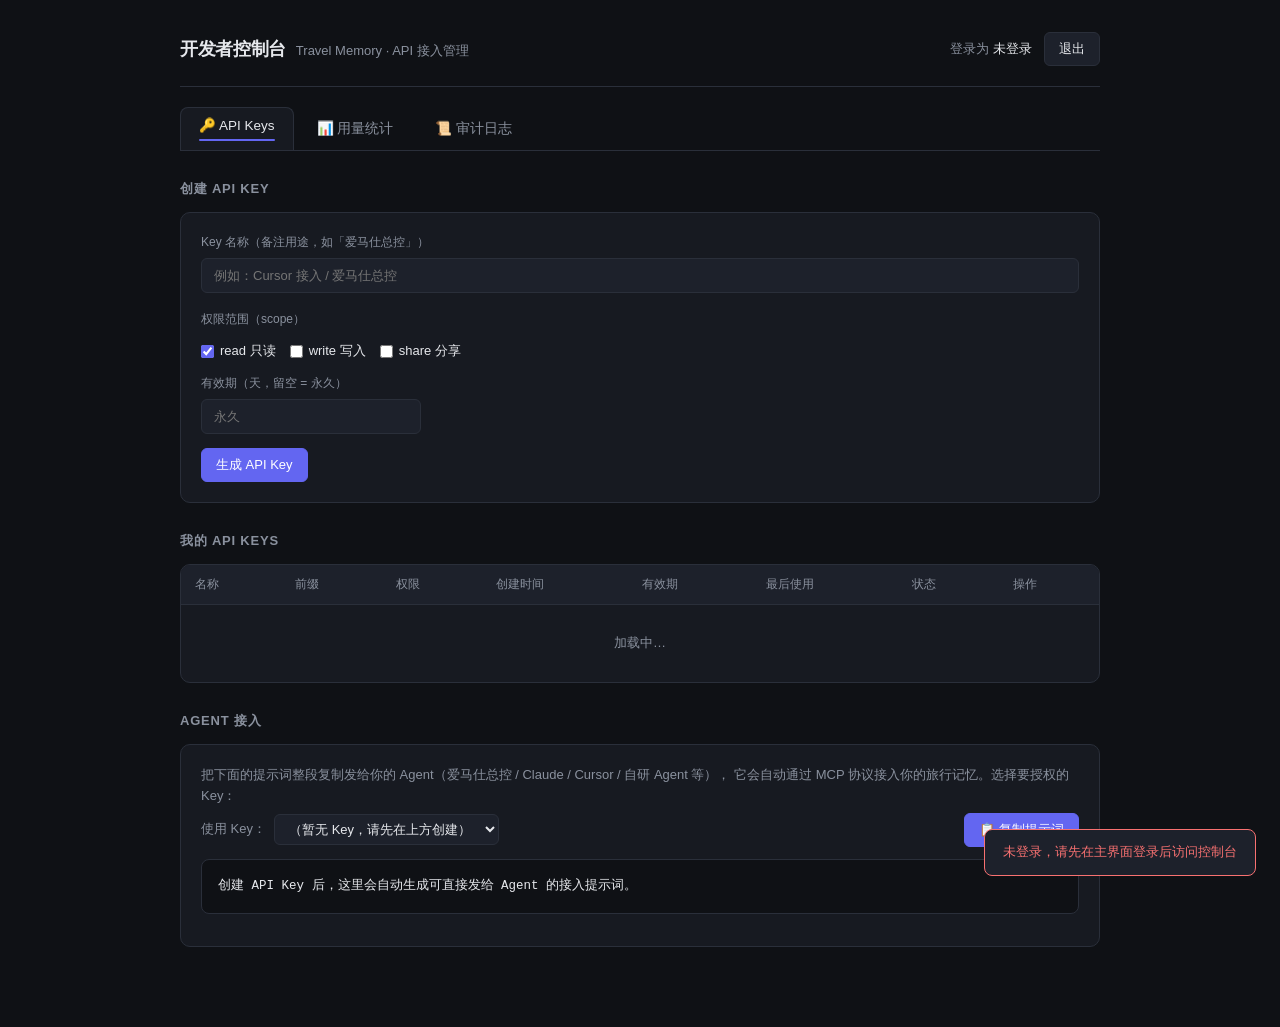
==== static/console.html @ b27f1448 "fix(console): 去掉「write 已包含 read」那行提示 这是常识，不用说；而且那行字一出一进会让创建弹窗的高度跳一下。勾选框自己变成 「已选中 + 不可点」，规则已经摆在那儿了。  " ====
<!DOCTYPE html>
<html lang="zh-CN">
<head>
<meta charset="UTF-8">
<meta name="viewport" content="width=device-width, initial-scale=1.0">
<title>开发者控制台 · Travel Memory</title>
<style>
  :root {
    --bg: #0f1115;
    --panel: #171a21;
    --panel2: #1d212b;
    --border: #2a2f3a;
    --text: #e6e8ec;
    --muted: #8a919e;
    --accent: #6366f1;
    --accent2: #818cf8;
    --green: #34d399;
    --red: #f87171;
    --amber: #fbbf24;
    --mono: "SFMono-Regular", "JetBrains Mono", "Consolas", monospace;
  }
  * { box-sizing: border-box; margin: 0; padding: 0; }
  body {
    background: var(--bg);
    color: var(--text);
    font-family: -apple-system, BlinkMacSystemFont, "Segoe UI", Roboto, "PingFang SC", "Microsoft YaHei", sans-serif;
    font-size: 14px;
    line-height: 1.6;
    -webkit-font-smoothing: antialiased;
  }
  .wrap { max-width: 960px; margin: 0 auto; padding: 32px 20px 80px; }

  header { display: flex; align-items: center; justify-content: space-between; padding-bottom: 20px; border-bottom: 1px solid var(--border); }
  header .brand { display: flex; align-items: baseline; gap: 10px; }
  header .brand h1 { font-size: 18px; font-weight: 600; letter-spacing: -0.02em; }
  header .brand span { color: var(--muted); font-size: 13px; }
  header .user { display: flex; align-items: center; gap: 12px; color: var(--muted); font-size: 13px; }
  header .user b { color: var(--text); font-weight: 500; }

  /* Tab 导航 */
  .tabs { display: flex; gap: 4px; margin-top: 20px; border-bottom: 1px solid var(--border); }
  .tab {
    padding: 9px 18px; border: 1px solid transparent; border-bottom: none;
    border-radius: 8px 8px 0 0; color: var(--muted); font-size: 13.5px; cursor: pointer;
    background: transparent; transition: all .15s;
  }
  .tab:hover { color: var(--text); }
  .tab.active { color: var(--text); background: var(--panel); border-color: var(--border); font-weight: 500; }
  .tab.active::after { content: ''; display: block; height: 2px; background: var(--accent); border-radius: 2px; margin-top: 6px; }

  .page { display: none; }
  .page.active { display: block; }

  section { margin-top: 28px; }
  section > h2 {
    font-size: 13px; font-weight: 600; text-transform: uppercase; letter-spacing: .06em;
    color: var(--muted); margin-bottom: 12px;
  }
  .card { background: var(--panel); border: 1px solid var(--border); border-radius: 10px; overflow: hidden; }
  .card.pad { padding: 20px; }

  table { width: 100%; border-collapse: collapse; }
  th, td { text-align: left; padding: 10px 14px; border-bottom: 1px solid var(--border); font-size: 13px; }
  th { color: var(--muted); font-weight: 500; font-size: 12px; background: var(--panel2); }
  tr:last-child td { border-bottom: none; }
  .mono { font-family: var(--mono); font-size: 12.5px; }
  .muted { color: var(--muted); }

  .btn {
    display: inline-flex; align-items: center; gap: 6px;
    padding: 7px 14px; border-radius: 6px; border: 1px solid var(--border);
    background: var(--panel2); color: var(--text); font-size: 13px; cursor: pointer;
    transition: all .15s;
  }
  .btn:hover { border-color: var(--accent); }
  .btn.primary { background: var(--accent); border-color: var(--accent); color: #fff; }
  .btn.primary:hover { background: var(--accent2); }
  .btn.danger { color: var(--red); }
  .btn.danger:hover { border-color: var(--red); background: rgba(248,113,113,.08); }
  .btn.small { padding: 4px 10px; font-size: 12px; }
  .btn:disabled { opacity: .5; cursor: not-allowed; }

  .tag { display: inline-block; padding: 2px 8px; border-radius: 4px; font-size: 11.5px; font-weight: 500; }
  .tag.read { background: rgba(99,102,241,.15); color: var(--accent2); }
  .tag.write { background: rgba(251,191,36,.15); color: var(--amber); }
  .tag.share { background: rgba(52,211,153,.15); color: var(--green); }
  .tag.admin { background: rgba(248,113,113,.15); color: var(--red); }
  .tag.revoked { background: rgba(138,145,158,.15); color: var(--muted); text-decoration: line-through; }
  .tag.expired { background: rgba(138,145,158,.15); color: var(--muted); }

  .scope-row { display: flex; flex-wrap: wrap; gap: 14px; margin: 12px 0; }
  .scope-row label { display: flex; align-items: center; gap: 6px; cursor: pointer; font-size: 13px; }
  .scope-row input { accent-color: var(--accent); }
  .field { display: flex; flex-direction: column; gap: 6px; margin-bottom: 14px; }
  .field label { font-size: 12px; color: var(--muted); }
  .field input, .field select {
    background: var(--panel2); border: 1px solid var(--border); border-radius: 6px;
    padding: 9px 12px; color: var(--text); font-size: 13px; outline: none;
  }
  .field input:focus { border-color: var(--accent); }

  /* 提示词区块 */
  .prompt-box {
    background: var(--bg); border: 1px solid var(--border); border-radius: 8px;
    padding: 16px; font-family: var(--mono); font-size: 12.5px; line-height: 1.75;
    white-space: pre-wrap; word-break: break-all; color: var(--text); margin: 12px 0;
    max-height: 320px; overflow-y: auto;
  }
  .prompt-head { display: flex; align-items: center; justify-content: space-between; gap: 10px; flex-wrap: wrap; }
  .prompt-head .sel { display: flex; align-items: center; gap: 8px; font-size: 13px; color: var(--muted); }
  .prompt-head select { background: var(--panel2); border: 1px solid var(--border); border-radius: 6px; padding: 6px 10px; color: var(--text); font-size: 13px; outline: none; }

  .modal {
    position: fixed; inset: 0; background: rgba(0,0,0,.6); display: none;
    align-items: center; justify-content: center; z-index: 100;
  }
  .modal.show { display: flex; }
  .modal .box { background: var(--panel); border: 1px solid var(--border); border-radius: 12px; padding: 24px; max-width: 560px; width: 92%; max-height: 88vh; overflow-y: auto; }
  .modal h3 { font-size: 15px; margin-bottom: 6px; }
  .modal .warn { color: var(--amber); font-size: 13px; margin-bottom: 14px; }
  .modal .keybox { background: var(--bg); border: 1px solid var(--border); border-radius: 6px; padding: 12px; font-family: var(--mono); font-size: 13px; word-break: break-all; margin-bottom: 16px; }
  .modal .actions { display: flex; gap: 10px; justify-content: flex-end; margin-top: 16px; flex-wrap: wrap; }

  .toast { position: fixed; bottom: 24px; right: 24px; background: var(--panel2); border: 1px solid var(--border); border-radius: 8px; padding: 12px 18px; font-size: 13px; display: none; z-index: 200; }
  .toast.show { display: block; }
  .toast.err { border-color: var(--red); color: var(--red); }
  .empty { color: var(--muted); text-align: center; padding: 28px; font-size: 13px; }

  /* ---------- 卡片式列表（手机端替代表格） ----------
     表格在 375px 宽的屏幕上是没法看的：7 列挤在一起，要么横向滚动要么字小到看不清。
     所以同一份数据渲染两遍 —— 宽屏走 <table>，窄屏走这里的 .item 卡片，
     由下面的 media query 决定显示哪一份。 */
  .cards { display: none; }
  .item { padding: 13px 14px; border-bottom: 1px solid var(--border); }
  .item:last-child { border-bottom: none; }
  .item .r1 { display: flex; align-items: flex-start; justify-content: space-between; gap: 10px; }
  .item .t { font-size: 14px; font-weight: 500; overflow-wrap: anywhere; }
  .item .t.mono { font-size: 13px; }
  .item .tags { margin-top: 7px; display: flex; flex-wrap: wrap; gap: 5px; align-items: center; }
  .item .meta { color: var(--muted); font-size: 12px; margin-top: 7px; line-height: 1.55; overflow-wrap: anywhere; }
  .item .acts { margin-top: 10px; display: flex; gap: 8px; }
  .item .kv { display: flex; gap: 22px; margin-top: 10px; }
  .item .kv > div { font-size: 11.5px; color: var(--muted); }
  .item .kv b { display: block; font-size: 18px; color: var(--text); font-weight: 600;
                font-variant-numeric: tabular-nums; line-height: 1.3; }

  /* 日志/统计的 Key 筛选条 */
  .filterbar { display: flex; align-items: center; gap: 8px; margin-bottom: 10px; flex-wrap: wrap; }
  .filterbar span { font-size: 12px; color: var(--muted); }
  .filterbar select {
    flex: 1; min-width: 150px; background: var(--panel2); border: 1px solid var(--border);
    border-radius: 6px; padding: 7px 10px; color: var(--text); font-size: 13px; outline: none;
  }

  /* 只在手机端出现的元素（宽屏保持原样，一点不动） */
  .mobile-only { display: none; }

  /* ---------- 底部常驻 Tab（仅手机端） ---------- */
  .tabbar { display: none; }

  @media (max-width: 720px) {
    .wrap { padding: 16px 12px 84px; }        /* 底部留出 tabbar 的高度 */
    header { flex-direction: column; align-items: flex-start; gap: 10px; padding-bottom: 14px; }
    header .user { width: 100%; justify-content: space-between; }
    .tabs { display: none; }                  /* 顶部 tab 让位给底部常驻 tab */
    table { display: none; }
    .cards { display: block; }
    .mobile-only { display: inline-flex; }
    #create-host { display: none; }           /* 表单搬进弹窗，首屏只留一个按钮 */
    #sec-prompt { display: none; }            /* 提示词改从每个 Key 卡片弹出 */
    #btn-open-create { width: 100%; justify-content: center; padding: 11px; }
    section { margin-top: 20px; }
    .card.pad { padding: 14px; }
    .field input, .field select { font-size: 16px; }  /* < 16px 时 iOS 会自动放大整页 */
    .scope-row { gap: 10px 16px; }
    .prompt-box { font-size: 12px; max-height: 260px; }
    .prompt-head { align-items: stretch; flex-direction: column; gap: 8px; }
    .prompt-head .sel { flex-direction: column; align-items: stretch; gap: 6px; }
    .prompt-head select { width: 100%; font-size: 16px; }
    .toast { left: 12px; right: 12px; bottom: 76px; text-align: center; }
    .modal .box { padding: 18px; }
    .tabbar {
      display: flex; position: fixed; left: 0; right: 0; bottom: 0; z-index: 60;
      background: var(--panel); border-top: 1px solid var(--border);
      padding-bottom: env(safe-area-inset-bottom);
    }
    .tabbar button {
      flex: 1; background: none; border: none; color: var(--muted); cursor: pointer;
      padding: 8px 0 7px; font-size: 11px; line-height: 1.3;
      display: flex; flex-direction: column; align-items: center; gap: 3px;
    }
    .tabbar button em { font-style: normal; font-size: 19px; line-height: 1; }
    .tabbar button.active { color: var(--accent2); }
  }
</style>
</head>
<body>
<div class="wrap">
  <header>
    <div class="brand">
      <h1>开发者控制台</h1>
      <span>Travel Memory · API 接入管理</span>
    </div>
    <div class="user">
      <span>登录为 <b id="who">…</b></span>
      <button class="btn" onclick="logout()">退出</button>
    </div>
  </header>

  <nav class="tabs">
    <button class="tab active" data-page="keys" onclick="switchTab('keys')">🔑 API Keys</button>
    <button class="tab" data-page="usage" onclick="switchTab('usage')">📊 用量统计</button>
    <button class="tab" data-page="audit" onclick="switchTab('audit')">📜 审计日志</button>
  </nav>

  <!-- ============ 页 1：API Keys（Key 管理 + Agent 接入） ============ -->
  <div class="page active" id="page-keys">

    <!-- Key 生成与管理放在接入方式之前：先有 Key，才能生成提示词 -->
    <section>
      <h2>创建 API Key</h2>
      <!-- 手机端首屏不摆这一整块表单，只留一个按钮；点了才把 #create-fields
           搬进弹窗（DOM 只有一份，勾选联动和读值逻辑不用分两套） -->
      <button class="btn primary mobile-only" id="btn-open-create" onclick="openCreateModal()">＋ 生成 API Key</button>
      <div class="card pad" id="create-host">
       <div id="create-fields">
        <div class="field">
          <label>Key 名称（备注用途，如「爱马仕总控」）</label>
          <input id="key-name" type="text" placeholder="例如：Cursor 接入 / 爱马仕总控">
        </div>
        <label style="font-size:12px;color:var(--muted)">权限范围（scope）</label>
        <div class="scope-row">
          <label><input type="checkbox" id="sc-read" checked onchange="syncScopes()"> read 只读</label>
          <label><input type="checkbox" id="sc-write" onchange="syncScopes()"> write 写入</label>
          <label><input type="checkbox" id="sc-share"> share 分享</label>
          <label id="sc-admin-wrap" style="display:none"><input type="checkbox" id="sc-admin"> admin 管理员</label>
        </div>
        <div class="field" style="max-width:220px">
          <label>有效期（天，留空 = 永久）</label>
          <input id="key-expire" type="number" min="1" placeholder="永久">
        </div>
        <button class="btn primary" id="btn-create" onclick="createKey()">生成 API Key</button>
       </div>
      </div>
    </section>

    <section>
      <h2>我的 API Keys</h2>
      <div class="card">
        <table>
          <thead><tr><th>名称</th><th>前缀</th><th>权限</th><th>创建时间</th><th>有效期</th><th>最后使用</th><th>状态</th><th>操作</th></tr></thead>
          <tbody id="keys-body"><tr><td colspan="8" class="empty">加载中…</td></tr></tbody>
        </table>
        <div class="cards" id="keys-cards"><div class="empty">加载中…</div></div>
      </div>
    </section>

    <!-- 接入方式：只保留 Agent 接入一种，下面直接是发给 agent 的提示词（自动拼入所选 Key）。
         手机端整段不显示 —— 提示词改成从每个 Key 卡片上的「Agent 接入」按钮弹出，
         省得在首屏摆一个跟下拉框绑定的大文本块。 -->
    <section id="sec-prompt">
      <h2>Agent 接入</h2>
      <div class="card pad">
        <p class="muted" style="font-size:13px;margin-bottom:6px">
          把下面的提示词整段复制发给你的 Agent（爱马仕总控 / Claude / Cursor / 自研 Agent 等），
          它会自动通过 MCP 协议接入你的旅行记忆。选择要授权的 Key：
        </p>
        <div class="prompt-head">
          <div class="sel">
            <span>使用 Key：</span>
            <select id="prompt-key" onchange="updatePrompt()">
              <option value="">（暂无 Key，请先在上方创建）</option>
            </select>
          </div>
          <button class="btn primary" id="btn-copy-prompt" onclick="copyPrompt()">📋 复制提示词</button>
        </div>
        <div class="prompt-box" id="prompt-box">创建 API Key 后，这里会自动生成可直接发给 Agent 的接入提示词。</div>
      </div>
    </section>
  </div>

  <!-- ============ 页 2：用量统计 ============ -->
  <div class="page" id="page-usage">
    <section>
      <h2>用量统计</h2>
      <div class="card">
        <!-- Token 消耗这一列去掉了：这些接口绝大多数是纯 SQL 查询，tokens_used 恒为 0，
             一整列零对读的人没有任何信息量，在手机上还白占一份宽度。 -->
        <table>
          <thead><tr><th>Key</th><th>调用次数</th><th>成功</th><th>最后使用</th></tr></thead>
          <tbody id="usage-body"><tr><td colspan="4" class="empty">加载中…</td></tr></tbody>
        </table>
        <div class="cards" id="usage-cards"><div class="empty">加载中…</div></div>
      </div>
    </section>
  </div>

  <!-- ============ 页 3：审计日志 ============ -->
  <div class="page" id="page-audit">
    <section>
      <h2>审计日志</h2>
      <div class="filterbar">
        <span>筛选 Key：</span>
        <select id="audit-key" onchange="loadAudit()">
          <option value="0">全部</option>
        </select>
      </div>
      <div class="card">
        <table>
          <thead><tr><th>时间</th><th>来源 IP</th><th>Key</th><th>动作</th><th>scope</th><th>状态</th><th>详情</th></tr></thead>
          <tbody id="audit-body"><tr><td colspan="7" class="empty">加载中…</td></tr></tbody>
        </table>
        <div class="cards" id="audit-cards"><div class="empty">加载中…</div></div>
      </div>
    </section>
  </div>
</div>

<!-- 创建弹窗：手机端点「＋ 生成 API Key」后，#create-fields 会被搬进 #create-slot -->
<div class="modal" id="create-modal">
  <div class="box">
    <h3>生成 API Key</h3>
    <div id="create-slot"></div>
    <div class="actions">
      <button class="btn" onclick="closeCreateModal()">取消</button>
    </div>
  </div>
</div>

<!-- 某个 Key 的 Agent 接入提示词 -->
<div class="modal" id="prompt-modal">
  <div class="box">
    <h3>Agent 接入</h3>
    <p class="muted" style="font-size:12.5px;margin-bottom:8px" id="prompt-modal-sub"></p>
    <div class="prompt-box" id="prompt-modal-box"></div>
    <div class="actions">
      <button class="btn primary" onclick="copyPromptModalBox()">📋 复制提示词</button>
      <button class="btn" onclick="closePromptModal()">关闭</button>
    </div>
  </div>
</div>

<!-- 底部常驻 Tab：只在手机端显示（宽屏走顶部 .tabs） -->
<nav class="tabbar">
  <button data-page="keys" class="active" onclick="switchTab('keys')"><em>🔑</em>API Keys</button>
  <button data-page="usage" onclick="switchTab('usage')"><em>📊</em>统计</button>
  <button data-page="audit" onclick="switchTab('audit')"><em>📜</em>日志</button>
</nav>

<!-- 生成 key 结果弹窗：raw key + 自动拼好的提示词 -->
<div class="modal" id="key-modal">
  <div class="box">
    <h3>API Key 已生成</h3>
    <p class="warn">⚠️ 完整 Key 仅显示这一次，关闭后无法再次查看。请立即复制保存。</p>
    <div class="keybox" id="key-full"></div>
    <p style="font-size:12px;color:var(--muted);margin-bottom:6px">发给 Agent 的接入提示词（已自动拼入 Key）：</p>
    <div class="prompt-box" id="key-modal-prompt" style="max-height:200px"></div>
    <div class="actions">
      <button class="btn" onclick="copyKey()">复制 Key</button>
      <button class="btn" onclick="copyPromptModal()">复制提示词</button>
      <button class="btn primary" onclick="closeModal()">我已保存</button>
    </div>
  </div>
</div>

<!-- 查看某 Key 的提示词弹窗（预留） -->

<div class="toast" id="toast"></div>

<script>
const $ = id => document.getElementById(id);
let isAdmin = false;
let keysCache = [];
/* 刚创建的 key 的 raw 值（仅本次会话内存暂存，用于自动生成完整提示词，刷新即失） */
let pendingRaw = null;

function toast(msg, err) {
  const t = $('toast');
  t.textContent = msg;
  t.className = 'toast show' + (err ? ' err' : '');
  setTimeout(() => t.className = 'toast', 2600);
}

async function api(method, path, form) {
  const opts = { method, headers: {} };
  if (form) {
    opts.body = new URLSearchParams(form);
    opts.headers['Content-Type'] = 'application/x-www-form-urlencoded';
  }
  const r = await fetch(path, opts);
  const data = await r.json().catch(() => ({}));
  if (!r.ok) throw new Error(data.error || data.detail || ('HTTP ' + r.status));
  return data;
}

/* ---------- Tab 切换 ---------- */
function switchTab(name) {
  /* 顶部 .tab（宽屏）和底部 .tabbar button（手机）是同一套状态的两个视图，一起切 */
  document.querySelectorAll('.tab, .tabbar button')
    .forEach(t => t.classList.toggle('active', t.dataset.page === name));
  document.querySelectorAll('.page').forEach(p => p.classList.toggle('active', p.id === 'page-' + name));
  window.scrollTo(0, 0);
  if (name === 'usage') loadUsage();
  if (name === 'audit') loadAudit();
}

/* ---------- 提示词模板（唯一接入方式） ----------
   提示词必须跟着 Key 的 scope 走：给一个只读 Key 配一段「你可以创建/修改行程」的
   提示词，agent 会照着试，然后一路撞 403 —— 用户看到的是「这东西坏了」。 */
const CAPS = [
  ['read',  '查询我的行程、地点、照片视频清单'],
  ['read',  '读取行程记忆、语义检索，基于真实数据回答我的问题'],
  ['read',  '生成旅行内容（总结 / 路书 / 明信片 / 日记等）'],
  ['read',  '导出行程数据'],
  ['write', '创建 / 修改 / 删除我的行程和地点'],
  ['write', '上传行程照片视频'],
  ['share', '创建 / 撤销行程分享链接'],
  ['admin', '管理端接口（用户与 Key 管理）'],
];

function scopeSet(scope) {
  return new Set(String(scope || 'read').split(',').map(x => x.trim()).filter(Boolean));
}

const PROMPT_TEMPLATE = (key, scope, name) => {
  const has = scopeSet(scope);
  const caps = CAPS.filter(([need]) => has.has(need)).map(([, text]) => '- ' + text).join('\n');
  const limits = [];
  if (!has.has('write')) limits.push('• 没有 write 权限：不要尝试创建、修改或删除任何行程、地点或媒体，这类调用会被拒绝（403）。');
  if (!has.has('share')) limits.push('• 没有 share 权限：不要尝试创建或撤销分享链接。');
  const limitBlock = limits.length
    ? `\n\n【这个 Key 不能做什么】\n${limits.join('\n')}`
    : '';
  return `你可以通过标准 MCP 协议接入我的旅行记忆平台（Travel Memory），帮我管理旅行行程和回忆。

【接入信息】
• 端点：${location.origin}/mcp
• API Key：${key}
• 认证方式：请求头 Authorization: Bearer ${key}（或 URL 参数 ?api_key=${key}）
• 权限范围：${scope || 'read'}

【你的能力】
${caps || '- （该 Key 未授予任何可用能力）'}${limitBlock}

【使用步骤】
1. 接入后先调用 tools/list 查看全部可用工具
2. 按需调用工具${has.has('write') ? '读写' : '读取'}我的旅行数据
3. 回答我的问题时基于真实数据，不要编造`;
};

/* 真实提示词（含完整 key）。key 只在生成弹窗 / 创建后暂存期可见。 */
function buildPromptWithKey(keyObj) {
  if (!keyObj || !keyObj.raw) return '该 Key 的完整值已不可见（仅生成时显示一次）。请重新创建 Key。';
  return PROMPT_TEMPLATE(keyObj.raw, keyObj.scope || 'read', keyObj.name);
}
/* 预览版：有暂存 raw 就显示完整 key，否则显示前缀占位 */
function buildPromptPreview(keyObj) {
  if (!keyObj) return '创建 API Key 后，这里会自动生成可直接发给 Agent 的接入提示词。';
  if (pendingRaw && String(pendingRaw.id) === String(keyObj.id)) {
    return buildPromptWithKey({ ...keyObj, raw: pendingRaw.raw });
  }
  return PROMPT_TEMPLATE(keyObj.key_prefix + '…（完整 Key 仅生成时可见）',
                         keyObj.scope || 'read', keyObj.name);
}

/* ---------- 权限勾选联动 ----------
   write 默认蕴含 read：没有 read 的 write key 连自己刚写进去的东西都读不回来。
   所以勾了 write 就把 read 勾上并锁住，取消 write 再放开。

   刻意不配文字说明：这是常识，而且那行字一出一进会让弹窗高度跳一下。
   勾选框自己变成「已选中 + 不可点」已经把规则说清楚了。 */
function syncScopes() {
  const read = $('sc-read'), write = $('sc-write');
  if (write.checked) read.checked = true;
  read.disabled = write.checked;
}

/* ---------- 加载 ---------- */
async function load() {
  try {
    const me = await api('GET', '/api/console/me');
    isAdmin = !!me.is_admin;
    $('who').textContent = me.display_name || me.username;
    if (isAdmin) $('sc-admin-wrap').style.display = '';
  } catch (e) {
    $('who').textContent = '未登录';
    toast('未登录，请先在主界面登录后访问控制台', true);
    return;
  }
  await loadKeys();
}

async function loadKeys() {
  try {
    const { keys } = await api('GET', '/api/console/keys');
    keysCache = keys;
    const body = $('keys-body'), cards = $('keys-cards');
    if (!keys.length) {
      body.innerHTML = '<tr><td colspan="8" class="empty">还没有 API Key，上方生成第一个</td></tr>';
      cards.innerHTML = '<div class="empty">还没有 API Key，上方生成第一个</div>';
    } else {
      body.innerHTML = keys.map(k => `<tr>
          <td>${esc(k.name)}</td>
          <td class="mono muted">${esc(k.key_prefix)}…</td>
          <td>${scopeTags(k.scope, k.revoked)}</td>
          <td class="muted">${fmt(k.created_at)}</td>
          <td>${expiryText(k)}</td>
          <td class="muted">${k.last_used_at ? fmt(k.last_used_at) : '—'}</td>
          <td>${keyStatus(k)}</td>
          <td style="white-space:nowrap"><button class="btn small danger" onclick="deleteKey(${k.id})">删除</button></td>
        </tr>`).join('');
      cards.innerHTML = keys.map(k => `<div class="item">
          <div class="r1">
            <div class="t">${esc(k.name)}</div>
            ${keyStatus(k)}
          </div>
          <div class="meta mono">${esc(k.key_prefix)}…</div>
          <div class="tags">${scopeTags(k.scope, k.revoked)}</div>
          <div class="meta">有效期 ${expiryText(k)}</div>
          <div class="meta">创建 ${fmt(k.created_at)}　·　最后使用 ${k.last_used_at ? fmt(k.last_used_at) : '从未'}</div>
          <div class="acts">
            <button class="btn small" onclick="openPromptModal(${k.id})">Agent 接入</button>
            <button class="btn small danger" onclick="deleteKey(${k.id})">删除</button>
          </div>
        </div>`).join('');
    }
    refreshPromptSelector();
    refreshAuditSelector();
  } catch (e) { toast(e.message, true); }
}

/* Key 选择器：默认选第一个有效 key，优先选中刚创建的 key */
function refreshPromptSelector() {
  const sel = $('prompt-key');
  const valid = keysCache.filter(k => !k.revoked);
  const prev = sel.value;
  sel.innerHTML = valid.map(k =>
    `<option value="${k.id}">${esc(k.name)}（${esc(k.key_prefix)}… · ${esc(k.scope)}）</option>`
  ).join('');
  if (!valid.length) {
    sel.innerHTML = '<option value="">（暂无 Key，请先在上方创建）</option>';
  } else if (pendingRaw && valid.some(k => String(k.id) === String(pendingRaw.id))) {
    sel.value = String(pendingRaw.id);           // 刚创建的 key 优先选中
  } else if (valid.some(k => String(k.id) === prev)) {
    sel.value = prev;
  }
  updatePrompt();
}

function selectedKey() {
  const id = $('prompt-key').value;
  return keysCache.find(k => String(k.id) === String(id)) || null;
}

function updatePrompt() {
  $('prompt-box').textContent = buildPromptPreview(selectedKey());
}

function copyPrompt() {
  const k = selectedKey();
  if (!k) { toast('请先创建并选择 API Key', true); return; }
  if (pendingRaw && String(pendingRaw.id) === String(k.id)) {
    copyText(buildPromptWithKey({ ...k, raw: pendingRaw.raw }))
      .then(() => toast('提示词已复制，可直接发给 Agent'))
      .catch(() => toast('复制失败，请手动选择复制', true));
    return;
  }
  toast('该 Key 的完整值仅生成时可见，请重新创建 Key 后立即复制提示词', true);
}

/* ---------- 创建弹窗（手机端）----------
   表单 DOM 只有一份，在 #create-host 和弹窗之间搬来搬去。复制一份 DOM 的话
   就有两套同名 id，勾选联动和读值都得分叉，不值得。 */
function openCreateModal() {
  $('create-slot').appendChild($('create-fields'));
  $('create-modal').classList.add('show');
}
function closeCreateModal() {
  $('create-host').appendChild($('create-fields'));
  $('create-modal').classList.remove('show');
}
function createModalOpen() { return $('create-modal').classList.contains('show'); }

/* ---------- 某个 Key 的接入提示词弹窗 ---------- */
function openPromptModal(id) {
  const k = keysCache.find(x => String(x.id) === String(id));
  if (!k) return;
  $('prompt-modal-sub').textContent =
    `${k.name}（${k.key_prefix}… · ${k.scope}）—— 整段复制发给你的 Agent`;
  $('prompt-modal-box').textContent = buildPromptPreview(k);
  $('prompt-modal').classList.add('show');
}
function closePromptModal() { $('prompt-modal').classList.remove('show'); }
function copyPromptModalBox() {
  copyText($('prompt-modal-box').textContent)
    .then(() => toast('提示词已复制，可直接发给 Agent'))
    .catch(() => toast('复制失败，请手动选择复制', true));
}

/* ---------- Key 操作 ---------- */
async function createKey() {
  const scope = [];
  if ($('sc-read').checked) scope.push('read');
  if ($('sc-write').checked) scope.push('write');
  if ($('sc-share').checked) scope.push('share');
  if (isAdmin && $('sc-admin').checked) scope.push('admin');
  if (!scope.length) { toast('至少选择一个权限', true); return; }
  const form = {
    name: $('key-name').value,
    scope: scope.join(','),
    expire_days: $('key-expire').value || 0,
  };
  $('btn-create').disabled = true;
  try {
    const data = await api('POST', '/api/console/keys', form);
    // 暂存 raw：关闭弹窗后页面底部提示词仍可带完整 key 复制
    pendingRaw = { id: data.id, raw: data.key };
    // 弹窗：raw key + 自动拼好的提示词
    $('key-full').textContent = data.key;
    const keyObj = { raw: data.key, scope: data.scope, name: form.name || '未命名' };
    $('key-modal-prompt').textContent = buildPromptWithKey(keyObj);
    if (createModalOpen()) closeCreateModal();
    $('key-modal').classList.add('show');
    $('key-name').value = '';
    $('key-expire').value = '';
    await loadKeys();
  } catch (e) { toast(e.message, true); }
  $('btn-create').disabled = false;
}

async function deleteKey(id) {
  const k = keysCache.find(x => x.id === id);
  if (!confirm(`确认删除 Key「${k ? k.name : id}」？\n删除后立即失效且无法恢复，历史审计记录会保留。`)) return;
  try {
    await api('DELETE', '/api/console/keys/' + id);
    if (pendingRaw && String(pendingRaw.id) === String(id)) pendingRaw = null;
    toast('已删除');
    await loadKeys();
  } catch (e) { toast(e.message, true); }
}

/* ---------- 用量 / 审计 ---------- */
async function loadUsage() {
  try {
    const { usage } = await api('GET', '/api/console/usage');
    const body = $('usage-body'), cards = $('usage-cards');
    if (!usage.length) {
      body.innerHTML = '<tr><td colspan="4" class="empty">暂无调用记录</td></tr>';
      cards.innerHTML = '<div class="empty">暂无调用记录</div>';
      return;
    }
    body.innerHTML = usage.map(u => `
      <tr>
        <td>${esc(u.name)} <span class="muted mono">${esc(u.key_prefix)}…</span></td>
        <td>${u.calls || 0}</td>
        <td>${u.ok_calls || 0}</td>
        <td class="muted">${u.last_used_at ? fmt(u.last_used_at) : '—'}</td>
      </tr>`).join('');
    cards.innerHTML = usage.map(u => {
      const calls = u.calls || 0, ok = u.ok_calls || 0;
      return `<div class="item">
        <div class="r1"><div class="t">${esc(u.name)}</div></div>
        <div class="meta mono">${esc(u.key_prefix)}…</div>
        <div class="kv">
          <div><b>${calls}</b>调用</div>
          <div><b>${ok}</b>成功</div>
          <div><b>${calls - ok}</b>失败</div>
        </div>
        <div class="meta">最后使用 ${u.last_used_at ? fmt(u.last_used_at) : '从未'}</div>
      </div>`;
    }).join('');
  } catch (e) { toast(e.message, true); }
}

/* 日志的 Key 筛选器。控制台自己的操作（建 Key / 删 Key）没有 api_key_id，
   归在「全部」里；选具体 Key 时只看这个 Key 发出的调用。 */
function refreshAuditSelector() {
  const sel = $('audit-key');
  if (!sel) return;
  const prev = sel.value;
  sel.innerHTML = '<option value="0">全部</option>' + keysCache.map(k =>
    `<option value="${k.id}">${esc(k.name)}（${esc(k.key_prefix)}…）</option>`).join('');
  if ([...sel.options].some(o => o.value === prev)) sel.value = prev;
}

/* 来源 IP。2026-09-16 之前的记录没采过这个字段，显示「—」而不是留白，
   免得看着像「本地来的」。本机自调用（MCP 那一跳）也标出来，别让人以为是外部请求。 */
function auditIp(a) {
  const ip = (a.client_ip || '').trim();
  if (!ip) return '<span class="muted">—</span>';
  if (ip === '127.0.0.1' || ip === '::1') return `<span class="muted">${esc(ip)}（本机）</span>`;
  return esc(ip);
}

function auditKeyLabel(a) {
  if (a.key_name) return `${esc(a.key_name)} · ${esc(a.key_prefix || '')}…`;
  return a.method === 'CONSOLE' ? '控制台' : '—';
}

async function loadAudit() {
  try {
    const keyId = $('audit-key') ? $('audit-key').value : '0';
    const { audit } = await api('GET', `/api/console/audit?limit=100&key_id=${keyId}`);
    const body = $('audit-body'), cards = $('audit-cards');
    if (!audit.length) {
      const msg = keyId !== '0' ? '这个 Key 还没有调用记录' : '暂无审计记录';
      body.innerHTML = `<tr><td colspan="7" class="empty">${msg}</td></tr>`;
      cards.innerHTML = `<div class="empty">${msg}</div>`;
      return;
    }
    body.innerHTML = audit.map(a => `
      <tr>
        <td class="muted mono">${fmt(a.created_at)}</td>
        <td class="mono">${auditIp(a)}</td>
        <td class="muted">${auditKeyLabel(a)}</td>
        <td class="mono">${esc(a.action)}</td>
        <td>${a.scope ? `<span class="tag ${a.scope.split(',')[0]}">${esc(a.scope)}</span>` : '—'}</td>
        <td>${statusTag(a.status)}</td>
        <td class="muted">${esc(a.detail || '')}</td>
      </tr>`).join('');
    cards.innerHTML = audit.map(a => `
      <div class="item">
        <div class="r1">
          <div class="t mono">${esc(a.action)}</div>
          ${statusTag(a.status)}
        </div>
        <div class="meta">${fmt(a.created_at)}　·　${auditKeyLabel(a)}</div>
        <div class="meta mono">来自 ${auditIp(a)}</div>
        ${a.detail ? `<div class="meta mono">${esc(a.detail)}</div>` : ''}
      </div>`).join('');
  } catch (e) { toast(e.message, true); }
}

/* ---------- 剪贴板（兼容 HTTP：navigator.clipboard 仅 HTTPS/localhost 可用，降级 execCommand） ---------- */
function copyText(text) {
  return new Promise((resolve, reject) => {
    if (navigator.clipboard && window.isSecureContext) {
      navigator.clipboard.writeText(text).then(resolve).catch(() => fallbackCopy(text, resolve, reject));
    } else {
      fallbackCopy(text, resolve, reject);
    }
  });
}
function fallbackCopy(text, resolve, reject) {
  try {
    const ta = document.createElement('textarea');
    ta.value = text;
    ta.setAttribute('readonly', '');
    ta.style.position = 'fixed';
    ta.style.top = '-9999px';
    ta.style.opacity = '0';
    document.body.appendChild(ta);
    ta.focus();
    ta.select();
    ta.setSelectionRange(0, text.length);
    const ok = document.execCommand('copy');
    document.body.removeChild(ta);
    ok ? resolve() : reject(new Error('复制失败'));
  } catch (e) { reject(e); }
}

/* ---------- 弹窗 / 工具 ---------- */
function copyKey() {
  copyText($('key-full').textContent).then(() => toast('Key 已复制')).catch(() => toast('复制失败，请手动选择复制', true));
}
function copyPromptModal() {
  copyText($('key-modal-prompt').textContent).then(() => toast('提示词已复制')).catch(() => toast('复制失败，请手动选择复制', true));
}
function closeModal() { $('key-modal').classList.remove('show'); $('key-full').textContent = ''; }

async function logout() {
  await api('POST', '/logout');
  location.href = '/';
}

function keyStatus(k) {
  if (k.revoked) return '<span class="tag revoked">已吊销</span>';
  if (isExpired(k)) return '<span class="tag expired">已过期</span>';
  return '<span class="tag share">有效</span>';
}

/* 有效期：库里存的是「到期时刻」，人要看的是「哪天到期、还剩几天」。
   没有 expires_at 就是永久（创建时「有效期」留空的那种）。 */
function expiryText(k) {
  if (!k.expires_at) return '<span class="muted">永久</span>';
  const day = String(k.expires_at).slice(0, 10);
  if (isExpired(k)) return `<span class="muted">${day} 已过期</span>`;
  const left = daysLeft(k.expires_at);
  const soon = left <= 7;                       /* 一周内到期标黄，别等它悄悄失效 */
  const tail = day === todayStr() ? '今天到期' : `剩 ${left} 天`;
  return `<span style="color:${soon ? 'var(--amber)' : 'inherit'}">${day} · ${tail}</span>`;
}

function isExpired(k) {
  return !!k.expires_at && parseLocal(k.expires_at) <= new Date();
}
function todayStr() {
  const d = new Date(), p = n => String(n).padStart(2, '0');
  return `${d.getFullYear()}-${p(d.getMonth() + 1)}-${p(d.getDate())}`;
}
function daysLeft(ts) {
  return Math.ceil((parseLocal(ts) - new Date()) / 86400000);
}
/* 库里的时间戳是 datetime('now','localtime') 写的本地时间、没有时区后缀。
   直接 new Date('2026-09-16 07:56:33') 在部分浏览器上会当成 UTC，
   所以自己拆字段按本地时区构造。 */
function parseLocal(ts) {
  const m = String(ts).match(/^(\d{4})-(\d{2})-(\d{2})[T ](\d{2}):(\d{2})(?::(\d{2}))?/);
  if (!m) return new Date(ts);
  return new Date(+m[1], +m[2] - 1, +m[3], +m[4], +m[5], +(m[6] || 0));
}
function statusTag(status) {
  return status === 'ok' ? '<span class="tag share">ok</span>'
                         : `<span class="tag admin">${esc(status)}</span>`;
}
function scopeTags(scope, revoked) {
  return scope.split(',').map(s => `<span class="tag ${revoked ? 'revoked' : s}">${s}</span>`).join(' ');
}
function esc(s) { return String(s ?? '').replace(/[&<>"]/g, c => ({'&':'&amp;','<':'&lt;','>':'&gt;','"':'&quot;'}[c])); }
function fmt(s) { return s ? String(s).replace('T', ' ').slice(0, 16) : '—'; }


syncScopes();
load();
</script>
</body>
</html>
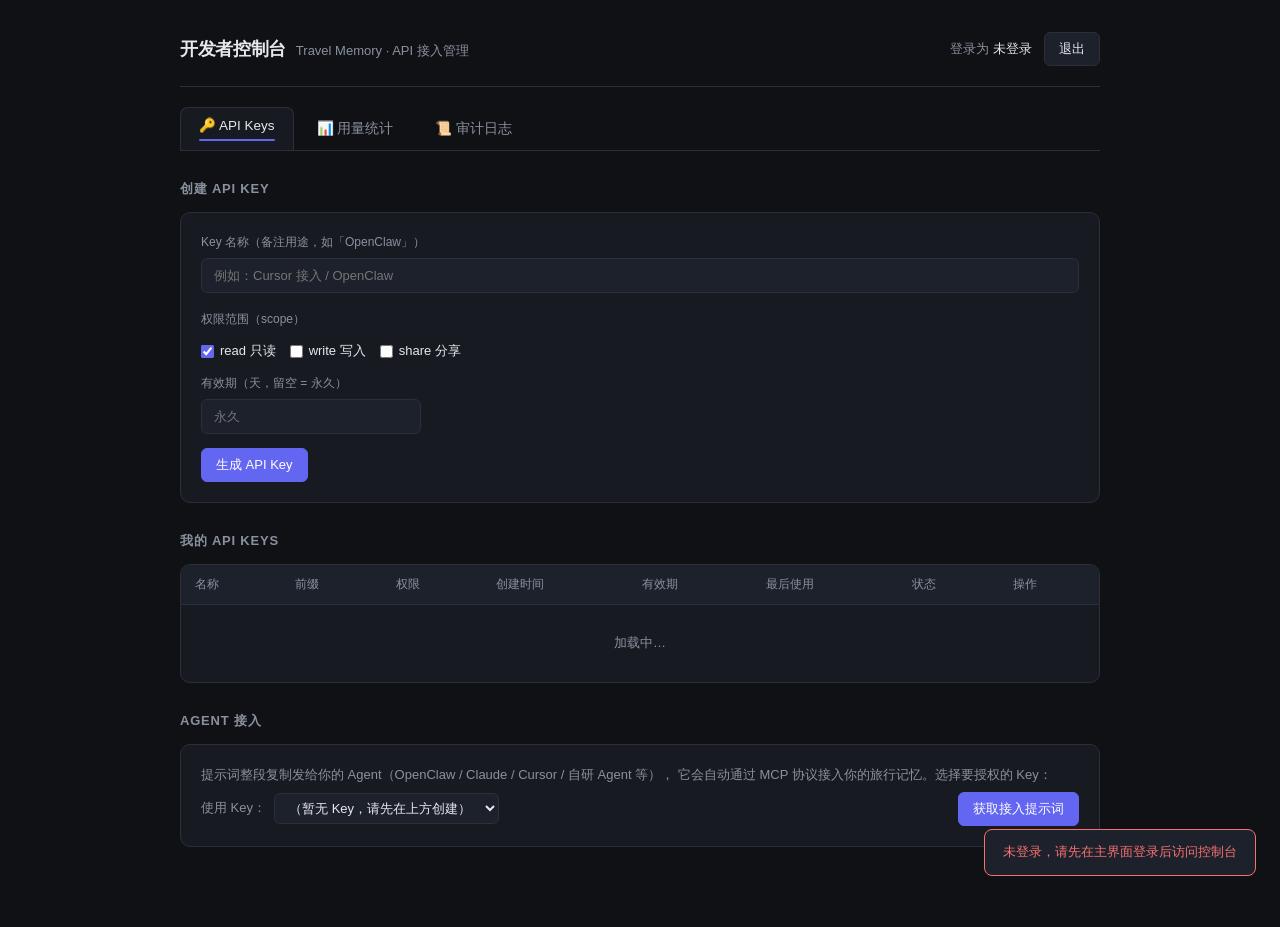
==== commit a2e7bf2e: "feat(console): Agent 接入的提示词改成验密码后给真 Key 原来那份提示词里写的是 `tm_abc123…（完整 Key 仅生成时可见）` —— 占位符，拷下来 发给 agent " ====
--- a/static/console.html
+++ b/static/console.html
@@ -18,6 +18,7 @@
     --red: #f87171;
     --amber: #fbbf24;
     --mono: "SFMono-Regular", "JetBrains Mono", "Consolas", monospace;
+    --swipe-w: 84px;          /* 左滑露出的删除区宽度，JS 里的 SWIPE_W 要跟它一致 */
   }
   * { box-sizing: border-box; margin: 0; padding: 0; }
   body {
@@ -143,6 +144,30 @@
   .item .kv > div { font-size: 11.5px; color: var(--muted); }
   .item .kv b { display: block; font-size: 18px; color: var(--text); font-weight: 600;
                 font-variant-numeric: tabular-nums; line-height: 1.3; }
+
+  /* ---------- 左滑删除（iOS 列表那套手势） ----------
+     结构：.swipe 定位容器（overflow 裁掉）→ 底层 .swipe-del 常驻在右边 →
+     上层 .swipe-body 盖住它，跟手往左移，露出下面的删除按钮。
+     只用 transform 位移，不改 width/left —— 那些会触发重排，手指跟不住。 */
+  .item.swipe { position: relative; overflow: hidden; padding: 0; }
+  .item.swipe .swipe-body {
+    position: relative; z-index: 1; background: var(--panel);
+    padding: 13px 14px;
+    transition: transform .22s cubic-bezier(.2, .8, .2, 1);
+    will-change: transform;
+  }
+  .item.swipe.dragging .swipe-body { transition: none; }   /* 跟手时不要动画插值 */
+  .item.swipe.open .swipe-body { transform: translateX(calc(-1 * var(--swipe-w))); }
+  .swipe-del {
+    position: absolute; top: 0; right: 0; bottom: 0; width: var(--swipe-w);
+    display: flex;
+  }
+  .swipe-del button {
+    flex: 1; border: none; background: var(--red); color: #fff;
+    font-size: 13px; font-weight: 500; cursor: pointer;
+    display: flex; flex-direction: column; align-items: center; justify-content: center; gap: 3px;
+  }
+  .swipe-del button em { font-style: normal; font-size: 17px; line-height: 1; }
 
   /* 日志/统计的 Key 筛选条 */
   .filterbar { display: flex; align-items: center; gap: 8px; margin-bottom: 10px; flex-wrap: wrap; }
@@ -225,8 +250,8 @@
       <div class="card pad" id="create-host">
        <div id="create-fields">
         <div class="field">
-          <label>Key 名称（备注用途，如「爱马仕总控」）</label>
-          <input id="key-name" type="text" placeholder="例如：Cursor 接入 / 爱马仕总控">
+          <label>Key 名称（备注用途，如「OpenClaw」）</label>
+          <input id="key-name" type="text" placeholder="例如：Cursor 接入 / OpenClaw">
         </div>
         <label style="font-size:12px;color:var(--muted)">权限范围（scope）</label>
         <div class="scope-row">
@@ -262,19 +287,19 @@
       <h2>Agent 接入</h2>
       <div class="card pad">
         <p class="muted" style="font-size:13px;margin-bottom:6px">
-          把下面的提示词整段复制发给你的 Agent（爱马仕总控 / Claude / Cursor / 自研 Agent 等），
+          提示词整段复制发给你的 Agent（OpenClaw / Claude / Cursor / 自研 Agent 等），
           它会自动通过 MCP 协议接入你的旅行记忆。选择要授权的 Key：
         </p>
         <div class="prompt-head">
           <div class="sel">
             <span>使用 Key：</span>
-            <select id="prompt-key" onchange="updatePrompt()">
+            <select id="prompt-key">
               <option value="">（暂无 Key，请先在上方创建）</option>
             </select>
           </div>
-          <button class="btn primary" id="btn-copy-prompt" onclick="copyPrompt()">📋 复制提示词</button>
+          <!-- 不在页面上常驻一份提示词：里面含完整 Key，走跟手机端同一个「先验密码」的弹窗 -->
+          <button class="btn primary" id="btn-copy-prompt" onclick="openPromptForSelected()">获取接入提示词</button>
         </div>
-        <div class="prompt-box" id="prompt-box">创建 API Key 后，这里会自动生成可直接发给 Agent 的接入提示词。</div>
       </div>
     </section>
   </div>
@@ -332,10 +357,31 @@
   <div class="box">
     <h3>Agent 接入</h3>
     <p class="muted" style="font-size:12.5px;margin-bottom:8px" id="prompt-modal-sub"></p>
-    <div class="prompt-box" id="prompt-modal-box"></div>
-    <div class="actions">
-      <button class="btn primary" onclick="copyPromptModalBox()">📋 复制提示词</button>
-      <button class="btn" onclick="closePromptModal()">关闭</button>
+
+    <!-- 第一步：验密码。提示词里带的是能直接读写你旅行数据的完整 Key，
+         不该谁打开这个页面就能抄走。 -->
+    <div id="prompt-gate">
+      <p class="muted" style="font-size:12.5px;margin-bottom:10px">
+        提示词里含完整 API Key，输入你的登录密码后显示。
+      </p>
+      <div class="field">
+        <label>登录密码</label>
+        <input id="prompt-pw" type="password" autocomplete="current-password"
+               onkeydown="if(event.key==='Enter')revealPrompt()">
+      </div>
+      <div class="actions">
+        <button class="btn primary" id="btn-reveal" onclick="revealPrompt()">显示提示词</button>
+        <button class="btn" onclick="closePromptModal()">取消</button>
+      </div>
+    </div>
+
+    <!-- 第二步：真提示词 -->
+    <div id="prompt-reveal" style="display:none">
+      <div class="prompt-box" id="prompt-modal-box"></div>
+      <div class="actions">
+        <button class="btn primary" onclick="copyPromptModalBox()">📋 复制提示词</button>
+        <button class="btn" onclick="closePromptModal()">关闭</button>
+      </div>
     </div>
   </div>
 </div>
@@ -371,8 +417,6 @@
 const $ = id => document.getElementById(id);
 let isAdmin = false;
 let keysCache = [];
-/* 刚创建的 key 的 raw 值（仅本次会话内存暂存，用于自动生成完整提示词，刷新即失） */
-let pendingRaw = null;
 
 function toast(msg, err) {
   const t = $('toast');
@@ -399,6 +443,7 @@
   document.querySelectorAll('.tab, .tabbar button')
     .forEach(t => t.classList.toggle('active', t.dataset.page === name));
   document.querySelectorAll('.page').forEach(p => p.classList.toggle('active', p.id === 'page-' + name));
+  closeSwipes();
   window.scrollTo(0, 0);
   if (name === 'usage') loadUsage();
   if (name === 'audit') loadAudit();
@@ -448,19 +493,10 @@
 3. 回答我的问题时基于真实数据，不要编造`;
 };
 
-/* 真实提示词（含完整 key）。key 只在生成弹窗 / 创建后暂存期可见。 */
+/* 刚创建那一刻的提示词 —— 这时 raw key 就在手上，不用再验一次密码。
+   之后想再看，走 /reveal（见 revealPrompt）。 */
 function buildPromptWithKey(keyObj) {
-  if (!keyObj || !keyObj.raw) return '该 Key 的完整值已不可见（仅生成时显示一次）。请重新创建 Key。';
   return PROMPT_TEMPLATE(keyObj.raw, keyObj.scope || 'read', keyObj.name);
-}
-/* 预览版：有暂存 raw 就显示完整 key，否则显示前缀占位 */
-function buildPromptPreview(keyObj) {
-  if (!keyObj) return '创建 API Key 后，这里会自动生成可直接发给 Agent 的接入提示词。';
-  if (pendingRaw && String(pendingRaw.id) === String(keyObj.id)) {
-    return buildPromptWithKey({ ...keyObj, raw: pendingRaw.raw });
-  }
-  return PROMPT_TEMPLATE(keyObj.key_prefix + '…（完整 Key 仅生成时可见）',
-                         keyObj.scope || 'read', keyObj.name);
 }
 
 /* ---------- 权限勾选联动 ----------
@@ -509,20 +545,27 @@
           <td>${keyStatus(k)}</td>
           <td style="white-space:nowrap"><button class="btn small danger" onclick="deleteKey(${k.id})">删除</button></td>
         </tr>`).join('');
-      cards.innerHTML = keys.map(k => `<div class="item">
-          <div class="r1">
-            <div class="t">${esc(k.name)}</div>
-            ${keyStatus(k)}
+      // 删除挪到左滑手势里（iOS 列表那套），卡片上就不再摆一个常驻的红按钮 ——
+      // 两个删除入口在 375px 宽的屏幕上纯属挤地方。
+      cards.innerHTML = keys.map(k => `<div class="item swipe" data-id="${k.id}">
+          <div class="swipe-del">
+            <button type="button" aria-label="删除" onclick="deleteKey(${k.id})"><em>🗑</em>删除</button>
           </div>
-          <div class="meta mono">${esc(k.key_prefix)}…</div>
-          <div class="tags">${scopeTags(k.scope, k.revoked)}</div>
-          <div class="meta">有效期 ${expiryText(k)}</div>
-          <div class="meta">创建 ${fmt(k.created_at)}　·　最后使用 ${k.last_used_at ? fmt(k.last_used_at) : '从未'}</div>
-          <div class="acts">
-            <button class="btn small" onclick="openPromptModal(${k.id})">Agent 接入</button>
-            <button class="btn small danger" onclick="deleteKey(${k.id})">删除</button>
+          <div class="swipe-body">
+            <div class="r1">
+              <div class="t">${esc(k.name)}</div>
+              ${keyStatus(k)}
+            </div>
+            <div class="meta mono">${esc(k.key_prefix)}…</div>
+            <div class="tags">${scopeTags(k.scope, k.revoked)}</div>
+            <div class="meta">有效期 ${expiryText(k)}</div>
+            <div class="meta">创建 ${fmt(k.created_at)}　·　最后使用 ${k.last_used_at ? fmt(k.last_used_at) : '从未'}</div>
+            <div class="acts">
+              <button class="btn small" onclick="openPromptModal(${k.id})">Agent 接入</button>
+            </div>
           </div>
         </div>`).join('');
+      bindSwipe(cards);
     }
     refreshPromptSelector();
     refreshAuditSelector();
@@ -539,12 +582,9 @@
   ).join('');
   if (!valid.length) {
     sel.innerHTML = '<option value="">（暂无 Key，请先在上方创建）</option>';
-  } else if (pendingRaw && valid.some(k => String(k.id) === String(pendingRaw.id))) {
-    sel.value = String(pendingRaw.id);           // 刚创建的 key 优先选中
   } else if (valid.some(k => String(k.id) === prev)) {
     sel.value = prev;
   }
-  updatePrompt();
 }
 
 function selectedKey() {
@@ -552,21 +592,75 @@
   return keysCache.find(k => String(k.id) === String(id)) || null;
 }
 
-function updatePrompt() {
-  $('prompt-box').textContent = buildPromptPreview(selectedKey());
-}
-
-function copyPrompt() {
+/* 宽屏的「获取接入提示词」：跟手机端 Key 卡片上那个按钮走同一个弹窗 */
+function openPromptForSelected() {
   const k = selectedKey();
   if (!k) { toast('请先创建并选择 API Key', true); return; }
-  if (pendingRaw && String(pendingRaw.id) === String(k.id)) {
-    copyText(buildPromptWithKey({ ...k, raw: pendingRaw.raw }))
-      .then(() => toast('提示词已复制，可直接发给 Agent'))
-      .catch(() => toast('复制失败，请手动选择复制', true));
-    return;
-  }
-  toast('该 Key 的完整值仅生成时可见，请重新创建 Key 后立即复制提示词', true);
-}
+  openPromptModal(k.id);
+}
+
+/* ---------- 左滑删除 ----------
+   手势规则，照着 iOS 列表的手感来：
+   - 只认横向：第一次移动超过 6px 时判一次方向，判成竖向就整条手势交还给页面滚动，
+     否则列表在小屏上根本滑不动
+   - 跟手时直接写 transform，松手按阈值（走过一半）吸附到全开或全关
+   - 同一时间只开一项；点别处、切 Tab、重新渲染都收起来
+*/
+const SWIPE_W = 84;          // 跟 CSS 的 --swipe-w 对齐
+const SWIPE_SNAP = SWIPE_W / 2;
+const SWIPE_DIR_LOCK = 6;    // 判方向前的死区，太小会误判成横滑
+
+function closeSwipes(except) {
+  document.querySelectorAll('.item.swipe.open').forEach(el => {
+    if (el !== except) el.classList.remove('open');
+  });
+}
+
+function bindSwipe(root) {
+  root.querySelectorAll('.item.swipe').forEach(el => {
+    const body = el.querySelector('.swipe-body');
+    let x0 = 0, y0 = 0, dx = 0, base = 0, dir = null;
+
+    el.addEventListener('touchstart', (e) => {
+      if (e.touches.length !== 1) return;
+      closeSwipes(el);
+      x0 = e.touches[0].clientX;
+      y0 = e.touches[0].clientY;
+      base = el.classList.contains('open') ? -SWIPE_W : 0;
+      dx = base;
+      dir = null;
+      el.classList.add('dragging');
+    }, { passive: true });
+
+    el.addEventListener('touchmove', (e) => {
+      if (!el.classList.contains('dragging')) return;
+      const mx = e.touches[0].clientX - x0;
+      const my = e.touches[0].clientY - y0;
+      if (dir === null) {
+        if (Math.abs(mx) < SWIPE_DIR_LOCK && Math.abs(my) < SWIPE_DIR_LOCK) return;
+        dir = Math.abs(mx) > Math.abs(my) ? 'x' : 'y';
+        if (dir === 'y') { el.classList.remove('dragging'); return; }
+      }
+      dx = Math.max(-SWIPE_W, Math.min(0, base + mx));
+      body.style.transform = `translateX(${dx}px)`;
+      e.preventDefault();          // 认了横滑就别让页面跟着晃
+    }, { passive: false });
+
+    const settle = () => {
+      if (!el.classList.contains('dragging')) return;
+      el.classList.remove('dragging');
+      el.classList.toggle('open', dx <= -SWIPE_SNAP);
+      body.style.transform = '';   // 位置交回 CSS，动画才有
+    };
+    el.addEventListener('touchend', settle);
+    el.addEventListener('touchcancel', settle);
+  });
+}
+
+/* 点到别处就收起来（点在已展开那项自己身上不算，否则点不到删除按钮） */
+document.addEventListener('click', (e) => {
+  if (!e.target.closest('.item.swipe.open')) closeSwipes();
+}, true);
 
 /* ---------- 创建弹窗（手机端）----------
    表单 DOM 只有一份，在 #create-host 和弹窗之间搬来搬去。复制一份 DOM 的话
@@ -582,15 +676,50 @@
 function createModalOpen() { return $('create-modal').classList.contains('show'); }
 
 /* ---------- 某个 Key 的接入提示词弹窗 ---------- */
+let promptKeyId = null;
+
 function openPromptModal(id) {
   const k = keysCache.find(x => String(x.id) === String(id));
   if (!k) return;
-  $('prompt-modal-sub').textContent =
-    `${k.name}（${k.key_prefix}… · ${k.scope}）—— 整段复制发给你的 Agent`;
-  $('prompt-modal-box').textContent = buildPromptPreview(k);
+  promptKeyId = k.id;
+  // 不显示 key 值：窄屏上本来就截得只剩前几位，认不出是哪把，纯占地方。
+  $('prompt-modal-sub').textContent = `${k.name} · ${k.scope} —— 整段复制发给你的 Agent`;
+  // 每次都从密码这一步重新开始，别让上一次显示过的 Key 留在 DOM 里
+  $('prompt-modal-box').textContent = '';
+  $('prompt-pw').value = '';
+  $('prompt-gate').style.display = '';
+  $('prompt-reveal').style.display = 'none';
   $('prompt-modal').classList.add('show');
-}
-function closePromptModal() { $('prompt-modal').classList.remove('show'); }
+  setTimeout(() => $('prompt-pw').focus(), 50);
+}
+
+function closePromptModal() {
+  $('prompt-modal').classList.remove('show');
+  $('prompt-modal-box').textContent = '';   // 关掉就把明文从页面上抹掉
+  $('prompt-pw').value = '';
+  promptKeyId = null;
+}
+
+/* 验密码 → 拿回完整 Key → 拼出真正能用的提示词。
+   走 POST：密码和 Key 都不该出现在 URL 里（浏览器历史、反代日志、Referer）。 */
+async function revealPrompt() {
+  const k = keysCache.find(x => String(x.id) === String(promptKeyId));
+  if (!k) return;
+  const pw = $('prompt-pw').value;
+  if (!pw) { toast('请输入登录密码', true); $('prompt-pw').focus(); return; }
+  $('btn-reveal').disabled = true;
+  try {
+    const { key } = await api('POST', `/api/console/keys/${k.id}/reveal`, { password: pw });
+    $('prompt-modal-box').textContent = PROMPT_TEMPLATE(key, k.scope || 'read', k.name);
+    $('prompt-gate').style.display = 'none';
+    $('prompt-reveal').style.display = '';
+    $('prompt-pw').value = '';
+  } catch (e) {
+    toast(e.message, true);
+    $('prompt-pw').select();
+  }
+  $('btn-reveal').disabled = false;
+}
 function copyPromptModalBox() {
   copyText($('prompt-modal-box').textContent)
     .then(() => toast('提示词已复制，可直接发给 Agent'))
@@ -613,8 +742,6 @@
   $('btn-create').disabled = true;
   try {
     const data = await api('POST', '/api/console/keys', form);
-    // 暂存 raw：关闭弹窗后页面底部提示词仍可带完整 key 复制
-    pendingRaw = { id: data.id, raw: data.key };
     // 弹窗：raw key + 自动拼好的提示词
     $('key-full').textContent = data.key;
     const keyObj = { raw: data.key, scope: data.scope, name: form.name || '未命名' };
@@ -624,7 +751,12 @@
     $('key-name').value = '';
     $('key-expire').value = '';
     await loadKeys();
-  } catch (e) { toast(e.message, true); }
+  } catch (e) {
+    // 重名之类的失败：弹窗不关，光标回到名称框并选中，直接改就行
+    toast(e.message, true);
+    $('key-name').focus();
+    $('key-name').select();
+  }
   $('btn-create').disabled = false;
 }
 
@@ -633,7 +765,6 @@
   if (!confirm(`确认删除 Key「${k ? k.name : id}」？\n删除后立即失效且无法恢复，历史审计记录会保留。`)) return;
   try {
     await api('DELETE', '/api/console/keys/' + id);
-    if (pendingRaw && String(pendingRaw.id) === String(id)) pendingRaw = null;
     toast('已删除');
     await loadKeys();
   } catch (e) { toast(e.message, true); }
@@ -679,7 +810,7 @@
   if (!sel) return;
   const prev = sel.value;
   sel.innerHTML = '<option value="0">全部</option>' + keysCache.map(k =>
-    `<option value="${k.id}">${esc(k.name)}（${esc(k.key_prefix)}…）</option>`).join('');
+    `<option value="${k.id}">${esc(k.name)}</option>`).join('');
   if ([...sel.options].some(o => o.value === prev)) sel.value = prev;
 }
 
@@ -693,7 +824,9 @@
 }
 
 function auditKeyLabel(a) {
-  if (a.key_name) return `${esc(a.key_name)} · ${esc(a.key_prefix || '')}…`;
+  // 只显示名字。前缀在「我的 API Keys」里有，日志这一栏塞 key 值既截得不全、
+  // 又跟旁边的名字重复。
+  if (a.key_name) return esc(a.key_name);
   return a.method === 'CONSOLE' ? '控制台' : '—';
 }
 
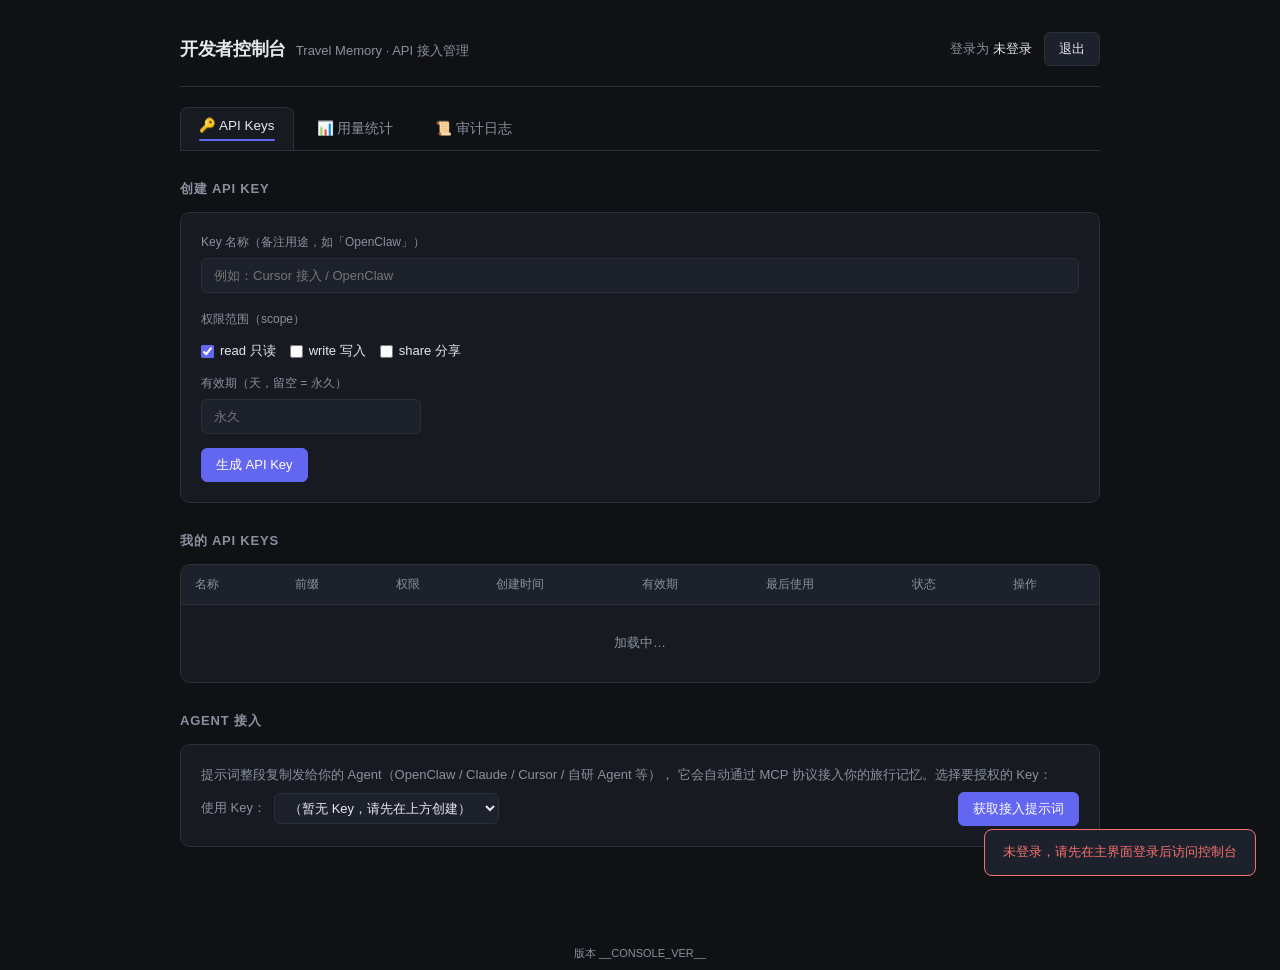
==== commit 69a61016: "feat(console): 页脚加版本标识，省得靠猜手里是不是最新页面 「爱马仕总控」和 Agent 接入密码门都已经上线了，但改动在手机上看不到 —— 原因是 浏览器拿着旧页面不放（/consol" ====
--- a/static/console.html
+++ b/static/console.html
@@ -126,6 +126,7 @@
   .toast.show { display: block; }
   .toast.err { border-color: var(--red); color: var(--red); }
   .empty { color: var(--muted); text-align: center; padding: 28px; font-size: 13px; }
+  .console-ver { text-align: center; color: var(--muted); font-size: 11px; padding: 18px 0 8px; }
 
   /* ---------- 卡片式列表（手机端替代表格） ----------
      表格在 375px 宽的屏幕上是没法看的：7 列挤在一起，要么横向滚动要么字小到看不清。
@@ -194,6 +195,7 @@
     #create-host { display: none; }           /* 表单搬进弹窗，首屏只留一个按钮 */
     #sec-prompt { display: none; }            /* 提示词改从每个 Key 卡片弹出 */
     #btn-open-create { width: 100%; justify-content: center; padding: 11px; }
+    .console-ver { padding-bottom: 0; }
     section { margin-top: 20px; }
     .card.pad { padding: 14px; }
     .field input, .field select { font-size: 16px; }  /* < 16px 时 iOS 会自动放大整页 */
@@ -340,6 +342,9 @@
     </section>
   </div>
 </div>
+
+<!-- 页面版本：由 routers/console.py 注入文件 mtime。看到的是不是最新版，对一下这个就知道 -->
+<div class="console-ver">版本 __CONSOLE_VER__</div>
 
 <!-- 创建弹窗：手机端点「＋ 生成 API Key」后，#create-fields 会被搬进 #create-slot -->
 <div class="modal" id="create-modal">
